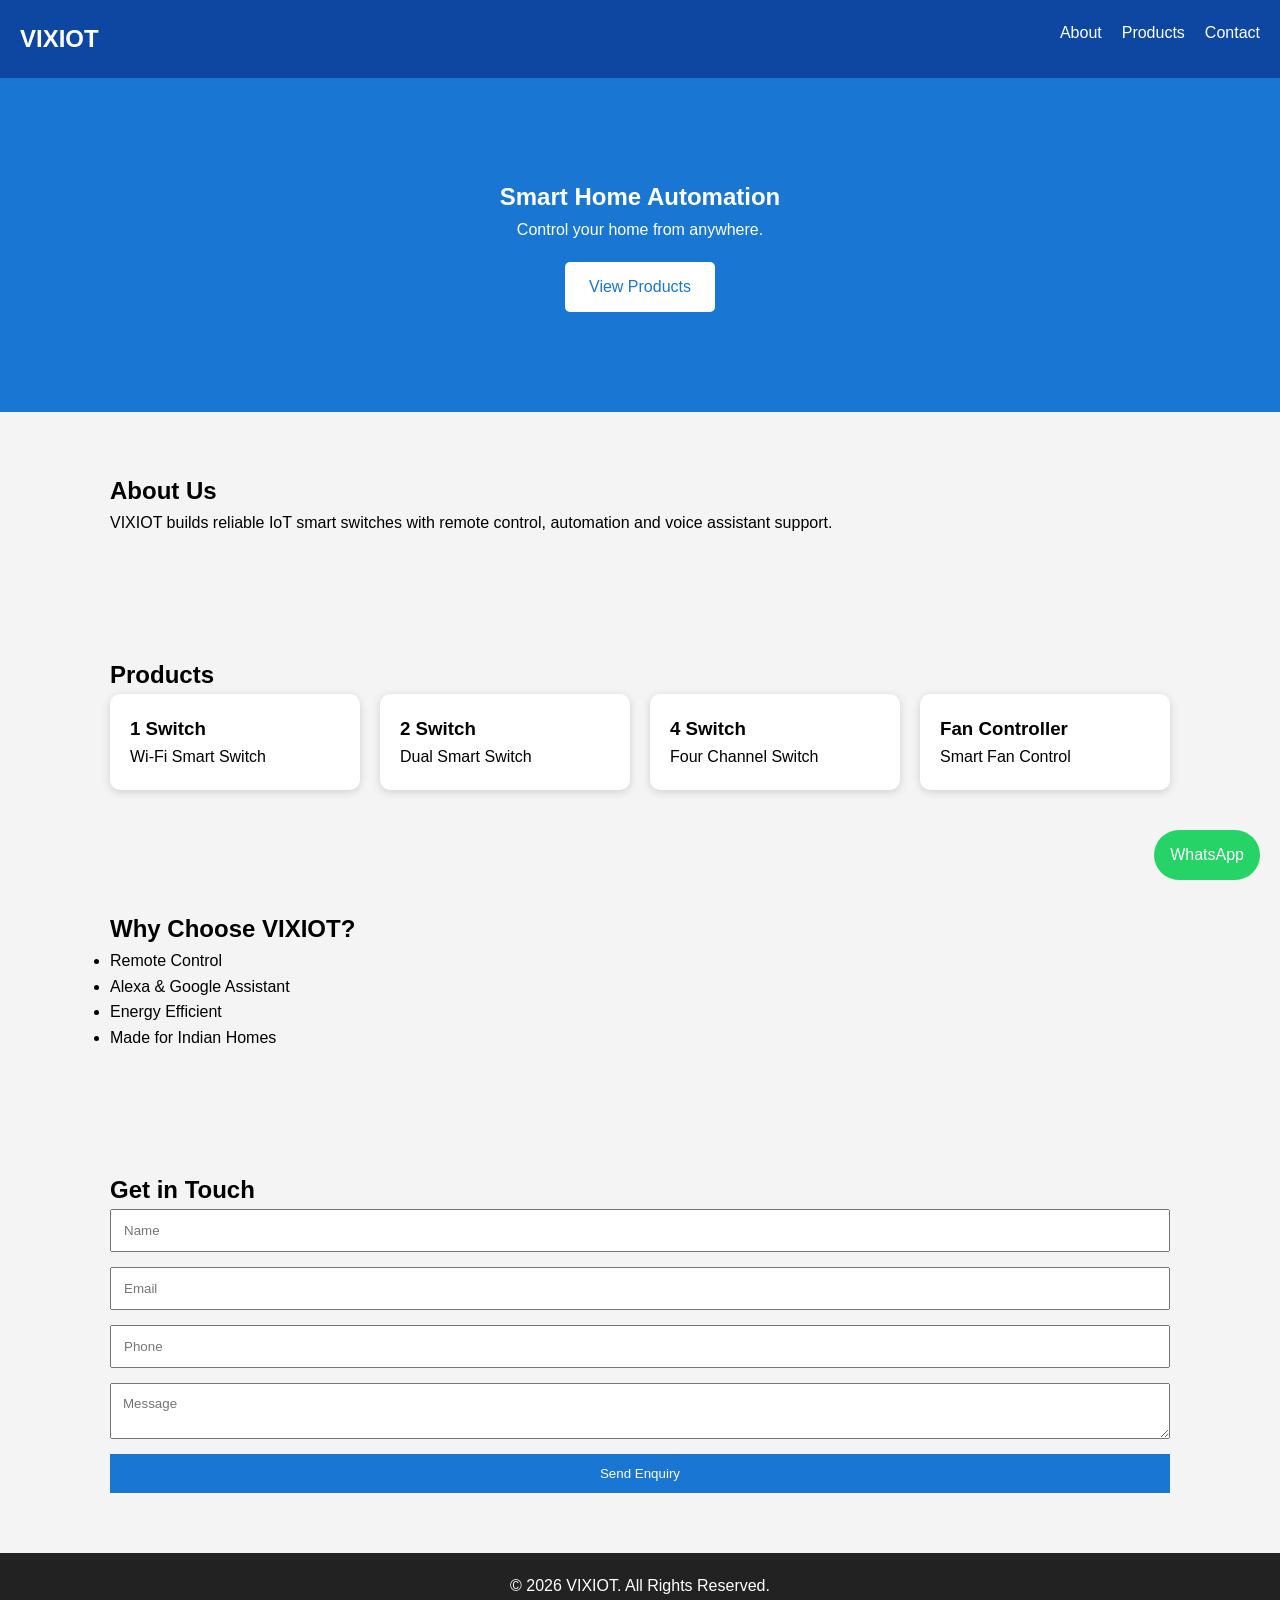
==== index.html @ 65dcf473 "Update index.html" ====
<!DOCTYPE html>
<html lang="en">
<head>
<meta charset="UTF-8">
<meta name="viewport" content="width=device-width, initial-scale=1.0">
<title>VIXIOT - Smart IoT Home Automation</title>
<link rel="stylesheet" href="style.css">
</head>
<body>
<header>
<nav>
<h2>VIXIOT</h2>
<ul>
<li><a href="#about">About</a></li>
<li><a href="#products">Products</a></li>
<li><a href="#contact">Contact</a></li>
</ul>
</nav>
<section class="hero">
<h1>Smart Home Automation</h1>
<p>Control your home from anywhere.</p>
<a href="#products" class="btn">View Products</a>
</section>
</header>

<section id="about" class="container">
<h2>About Us</h2>
<p>VIXIOT builds reliable IoT smart switches with remote control, automation and voice assistant support.</p>
</section>

<section id="products" class="container">
<h2>Products</h2>
<div class="grid">
<div class="card"><h3>1 Switch</h3><p>Wi-Fi Smart Switch</p></div>
<div class="card"><h3>2 Switch</h3><p>Dual Smart Switch</p></div>
<div class="card"><h3>4 Switch</h3><p>Four Channel Switch</p></div>
<div class="card"><h3>Fan Controller</h3><p>Smart Fan Control</p></div>
</div>
</section>

<section class="container">
<h2>Why Choose VIXIOT?</h2>
<ul>
<li>Remote Control</li>
<li>Alexa & Google Assistant</li>
<li>Energy Efficient</li>
<li>Made for Indian Homes</li>
</ul>
</section>

<section id="contact" class="container">
<h2>Get in Touch</h2>
<form action="https://formsubmit.co/vixiotadmin@gmail.com" method="POST">
<input type="text" name="name" placeholder="Name" required>
<input type="email" name="email" placeholder="Email" required>
<input type="tel" name="phone" placeholder="Phone">
<textarea name="message" placeholder="Message"></textarea>
<button type="submit">Send Enquiry</button>
</form>
</section>

<a class="whatsapp" href="https://wa.me/919999999999" target="_blank">WhatsApp</a>

<footer>
<p>© 2026 VIXIOT. All Rights Reserved.</p>
</footer>

<script src="script.js"></script>
</body>
</html>
---- style.css ----
*{margin:0;padding:0;box-sizing:border-box;font-family:Arial,sans-serif}
body{line-height:1.6;background:#f4f4f4}
nav{display:flex;justify-content:space-between;padding:20px;background:#0d47a1;color:#fff}
nav ul{display:flex;list-style:none;gap:20px}
nav a{color:#fff;text-decoration:none}
.hero{text-align:center;padding:100px 20px;background:#1976d2;color:#fff}
.btn{display:inline-block;margin-top:20px;padding:12px 24px;background:#fff;color:#1976d2;text-decoration:none;border-radius:5px}
.container{max-width:1100px;margin:auto;padding:60px 20px}
.grid{display:grid;grid-template-columns:repeat(auto-fit,minmax(220px,1fr));gap:20px}
.card{background:#fff;padding:20px;border-radius:10px;box-shadow:0 2px 8px rgba(0,0,0,.15)}
form{display:flex;flex-direction:column;gap:15px}
input,textarea{padding:12px}
button{padding:12px;background:#1976d2;color:#fff;border:none;cursor:pointer}
footer{text-align:center;padding:20px;background:#222;color:#fff}
.whatsapp{position:fixed;bottom:20px;right:20px;background:#25D366;color:#fff;padding:12px 16px;border-radius:30px;text-decoration:none}
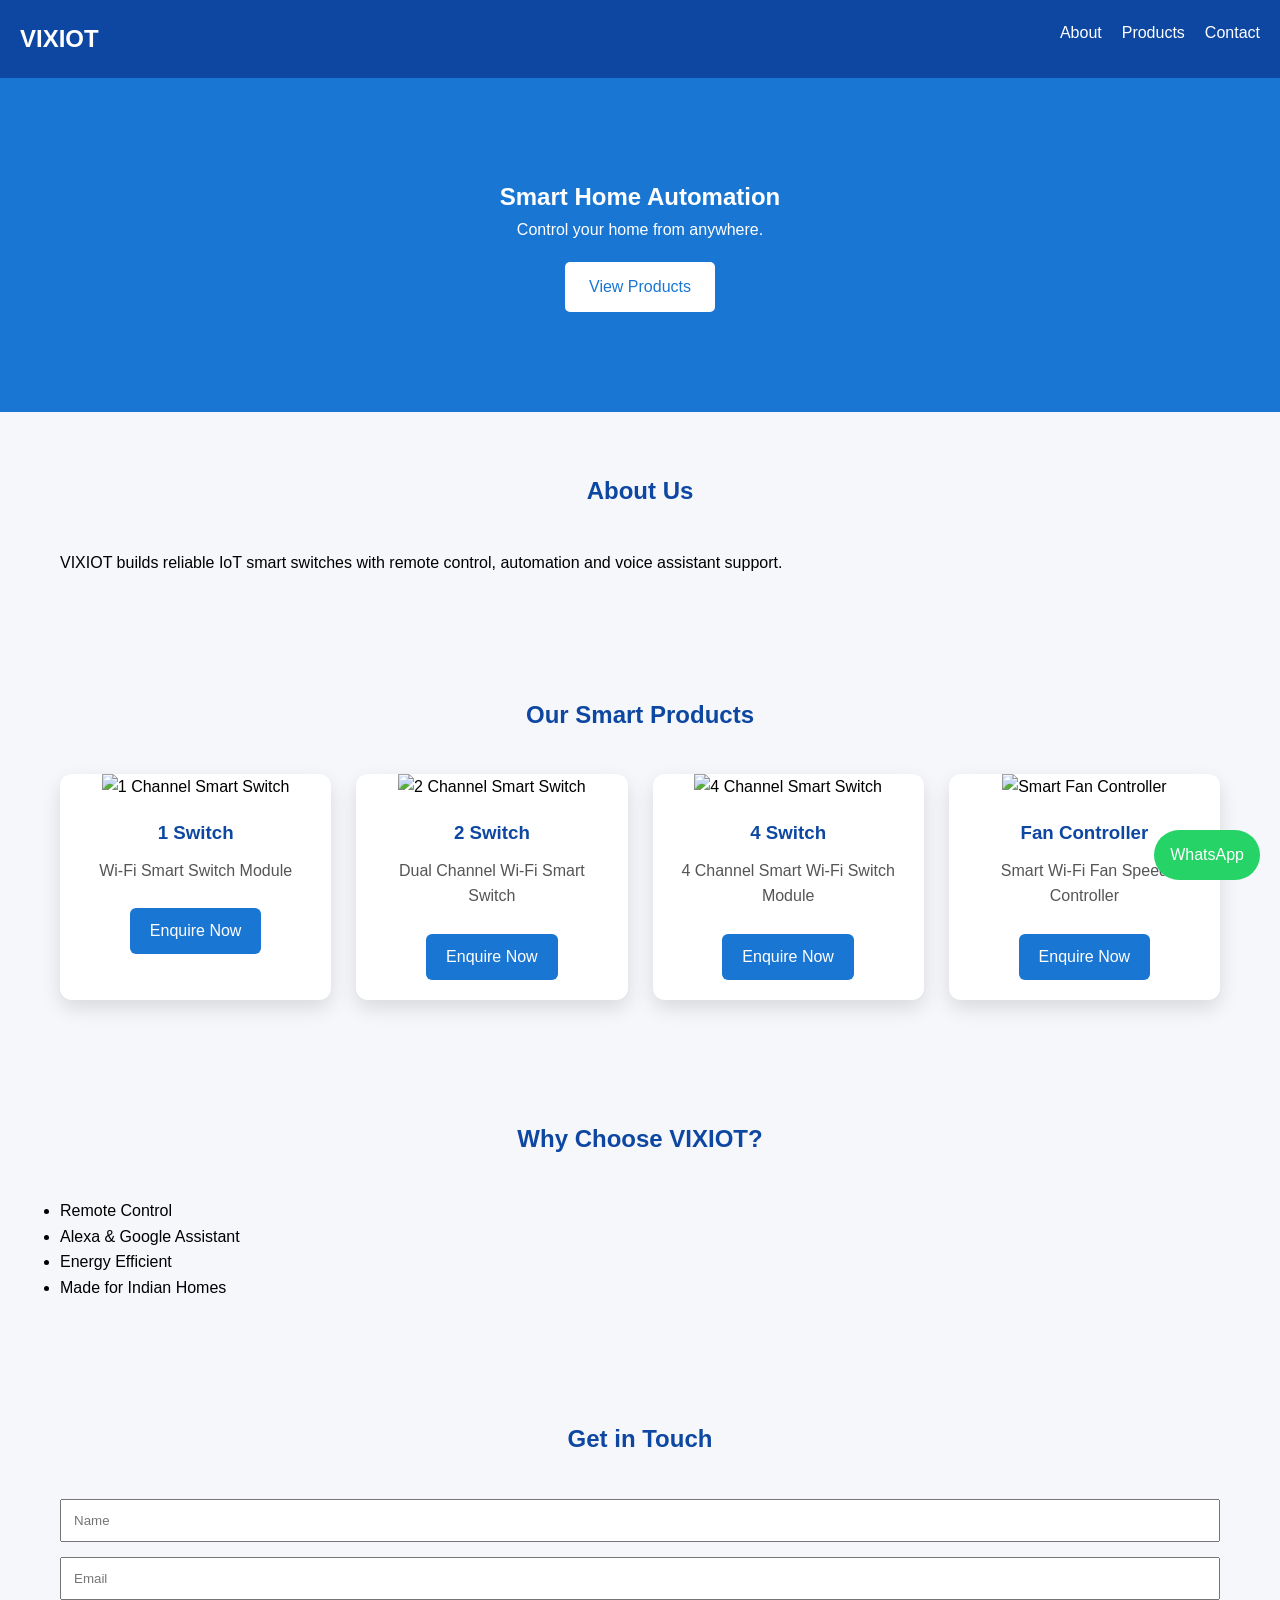
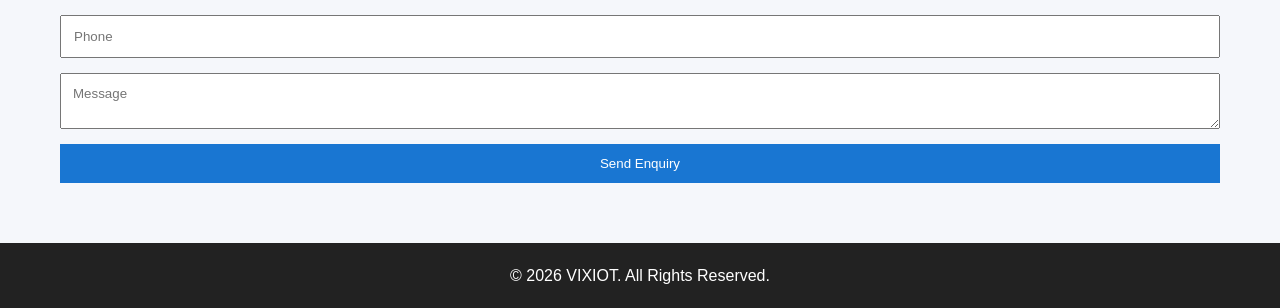
==== commit 8aaf22f6: "Update index.html" ====
--- a/index.html
+++ b/index.html
@@ -29,13 +29,39 @@
 </section>
 
 <section id="products" class="container">
-<h2>Products</h2>
-<div class="grid">
-<div class="card"><h3>1 Switch</h3><p>Wi-Fi Smart Switch</p></div>
-<div class="card"><h3>2 Switch</h3><p>Dual Smart Switch</p></div>
-<div class="card"><h3>4 Switch</h3><p>Four Channel Switch</p></div>
-<div class="card"><h3>Fan Controller</h3><p>Smart Fan Control</p></div>
-</div>
+    <h2>Our Smart Products</h2>
+
+    <div class="grid">
+
+        <div class="card">
+            <img src="images/1-switch.jpg" alt="1 Channel Smart Switch">
+            <h3>1 Switch</h3>
+            <p>Wi-Fi Smart Switch Module</p>
+            <a href="#contact" class="product-btn">Enquire Now</a>
+        </div>
+
+        <div class="card">
+            <img src="images/2-switch.jpg" alt="2 Channel Smart Switch">
+            <h3>2 Switch</h3>
+            <p>Dual Channel Wi-Fi Smart Switch</p>
+            <a href="#contact" class="product-btn">Enquire Now</a>
+        </div>
+
+        <div class="card">
+            <img src="images/4-switch.jpg" alt="4 Channel Smart Switch">
+            <h3>4 Switch</h3>
+            <p>4 Channel Smart Wi-Fi Switch Module</p>
+            <a href="#contact" class="product-btn">Enquire Now</a>
+        </div>
+
+        <div class="card">
+            <img src="images/fan-controller.jpg" alt="Smart Fan Controller">
+            <h3>Fan Controller</h3>
+            <p>Smart Wi-Fi Fan Speed Controller</p>
+            <a href="#contact" class="product-btn">Enquire Now</a>
+        </div>
+
+    </div>
 </section>
 
 <section class="container">
@@ -50,7 +76,7 @@
 
 <section id="contact" class="container">
 <h2>Get in Touch</h2>
-<form action="https://formsubmit.co/vixiotadmin@gmail.com" method="POST">
+<form action="https://formsubmit.co/info@vixiot.com" method="POST">
 <input type="text" name="name" placeholder="Name" required>
 <input type="email" name="email" placeholder="Email" required>
 <input type="tel" name="phone" placeholder="Phone">
--- a/style.css
+++ b/style.css
@@ -1,15 +1,145 @@
-*{margin:0;padding:0;box-sizing:border-box;font-family:Arial,sans-serif}
-body{line-height:1.6;background:#f4f4f4}
-nav{display:flex;justify-content:space-between;padding:20px;background:#0d47a1;color:#fff}
-nav ul{display:flex;list-style:none;gap:20px}
-nav a{color:#fff;text-decoration:none}
-.hero{text-align:center;padding:100px 20px;background:#1976d2;color:#fff}
-.btn{display:inline-block;margin-top:20px;padding:12px 24px;background:#fff;color:#1976d2;text-decoration:none;border-radius:5px}
-.container{max-width:1100px;margin:auto;padding:60px 20px}
-.grid{display:grid;grid-template-columns:repeat(auto-fit,minmax(220px,1fr));gap:20px}
-.card{background:#fff;padding:20px;border-radius:10px;box-shadow:0 2px 8px rgba(0,0,0,.15)}
-form{display:flex;flex-direction:column;gap:15px}
-input,textarea{padding:12px}
-button{padding:12px;background:#1976d2;color:#fff;border:none;cursor:pointer}
-footer{text-align:center;padding:20px;background:#222;color:#fff}
-.whatsapp{position:fixed;bottom:20px;right:20px;background:#25D366;color:#fff;padding:12px 16px;border-radius:30px;text-decoration:none}
+*{
+    margin:0;
+    padding:0;
+    box-sizing:border-box;
+    font-family:Arial,sans-serif;
+}
+
+body{
+    line-height:1.6;
+    background:#f5f7fb;
+}
+
+nav{
+    display:flex;
+    justify-content:space-between;
+    padding:20px;
+    background:#0d47a1;
+    color:#fff;
+}
+
+nav ul{
+    display:flex;
+    list-style:none;
+    gap:20px;
+}
+
+nav a{
+    color:#fff;
+    text-decoration:none;
+}
+
+.hero{
+    text-align:center;
+    padding:100px 20px;
+    background:#1976d2;
+    color:#fff;
+}
+
+.btn{
+    display:inline-block;
+    margin-top:20px;
+    padding:12px 24px;
+    background:#fff;
+    color:#1976d2;
+    text-decoration:none;
+    border-radius:5px;
+}
+
+.container{
+    max-width:1200px;
+    margin:auto;
+    padding:60px 20px;
+}
+
+.container h2{
+    text-align:center;
+    margin-bottom:40px;
+    color:#0d47a1;
+}
+
+.grid{
+    display:grid;
+    grid-template-columns:repeat(auto-fit,minmax(250px,1fr));
+    gap:25px;
+}
+
+.card{
+    background:#fff;
+    border-radius:12px;
+    overflow:hidden;
+    box-shadow:0 8px 20px rgba(0,0,0,.12);
+    transition:.3s;
+    text-align:center;
+}
+
+.card:hover{
+    transform:translateY(-8px);
+}
+
+.card img{
+    width:100%;
+    height:220px;
+    object-fit:cover;
+}
+
+.card h3{
+    margin-top:18px;
+    color:#0d47a1;
+}
+
+.card p{
+    padding:10px 18px;
+    color:#555;
+}
+
+.product-btn{
+    display:inline-block;
+    margin:15px 0 20px;
+    padding:10px 20px;
+    background:#1976d2;
+    color:#fff;
+    text-decoration:none;
+    border-radius:6px;
+}
+
+.product-btn:hover{
+    background:#0d47a1;
+}
+
+form{
+    display:flex;
+    flex-direction:column;
+    gap:15px;
+}
+
+input,
+textarea{
+    padding:12px;
+}
+
+button{
+    padding:12px;
+    background:#1976d2;
+    color:#fff;
+    border:none;
+    cursor:pointer;
+}
+
+footer{
+    text-align:center;
+    padding:20px;
+    background:#222;
+    color:#fff;
+}
+
+.whatsapp{
+    position:fixed;
+    bottom:20px;
+    right:20px;
+    background:#25D366;
+    color:#fff;
+    padding:12px 16px;
+    border-radius:30px;
+    text-decoration:none;
+}
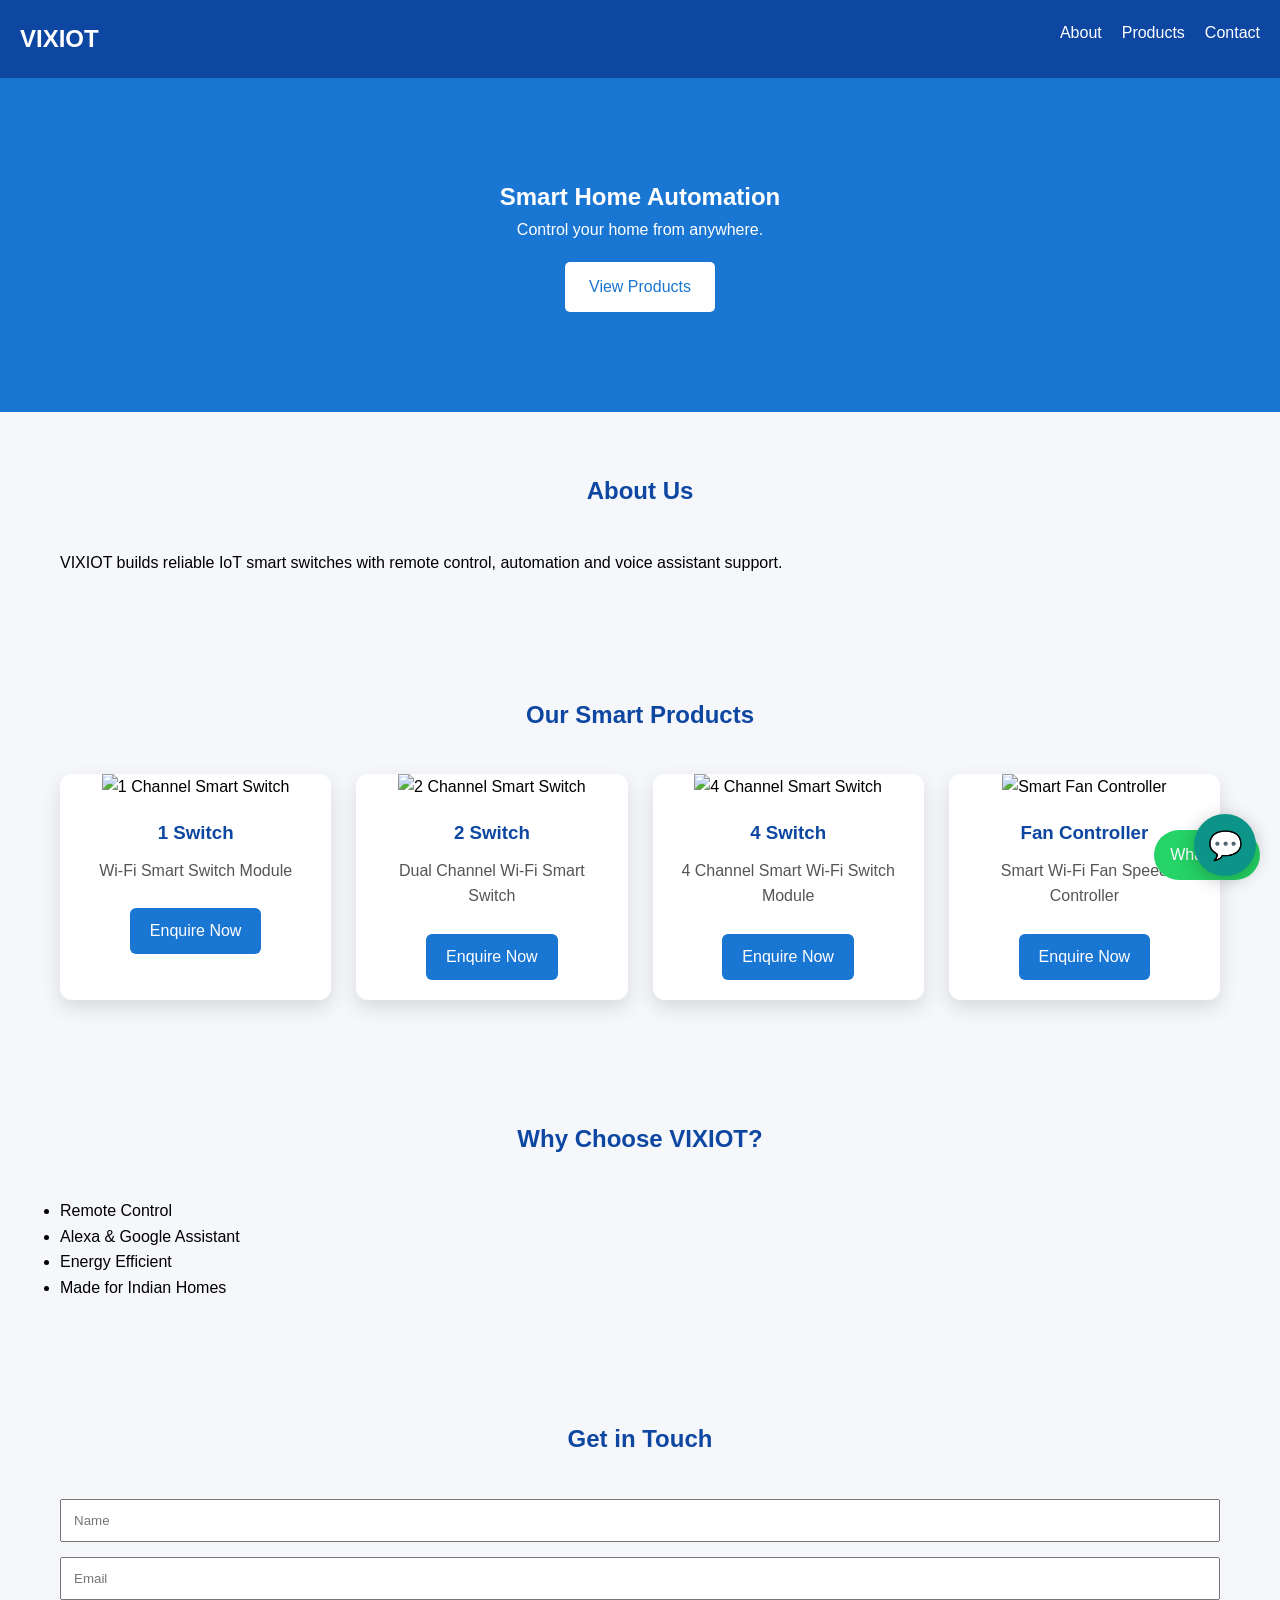
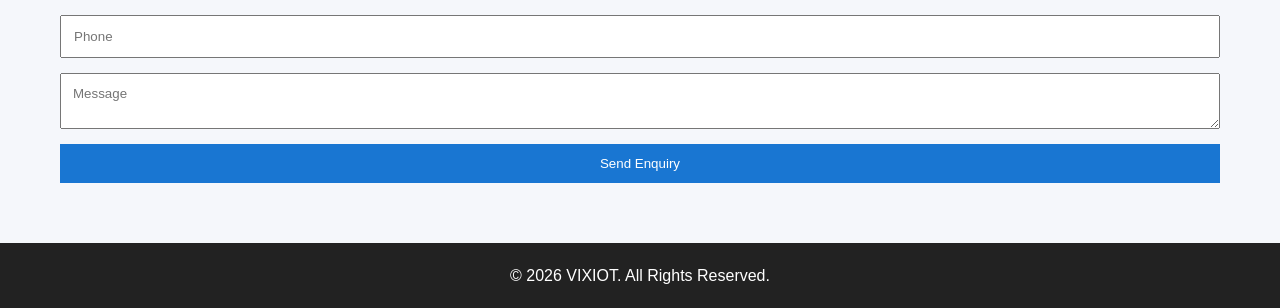
==== commit de0e7c0e: "Update index.html" ====
--- a/index.html
+++ b/index.html
@@ -5,6 +5,7 @@
 <meta name="viewport" content="width=device-width, initial-scale=1.0">
 <title>VIXIOT - Smart IoT Home Automation</title>
 <link rel="stylesheet" href="style.css">
+<link rel="stylesheet" href="chatbot.css">
 </head>
 <body>
 <header>
@@ -92,5 +93,97 @@
 </footer>
 
 <script src="script.js"></script>
+<!-- ==================================
+     VIXIOT AI CHATBOT
+================================== -->
+
+<div id="vixiot-chatbot">
+
+    <!-- Floating Button -->
+
+    <button
+        id="vixiot-chat-toggle"
+        aria-label="Open VIXIOT AI Assistant">
+
+        💬
+
+    </button>
+
+
+    <!-- Chat Window -->
+
+    <div id="vixiot-chat-window">
+
+        <!-- Header -->
+
+        <div id="vixiot-chat-header">
+
+            <div>
+
+                <strong>
+                    VIXIOT Smart Assistant
+                </strong>
+
+                <small>
+                    Smart Home Product Support
+                </small>
+
+            </div>
+
+            <button
+                id="vixiot-chat-close"
+                aria-label="Close chatbot">
+
+                ×
+
+            </button>
+
+        </div>
+
+
+        <!-- Chat Messages -->
+
+        <div id="vixiot-chat-messages">
+
+            <div class="vixiot-bot-message">
+
+                Hi! 👋 Welcome to VIXIOT.
+
+                I can help you explore smart switches,
+                automation and product features.
+
+                What would you like to know?
+
+            </div>
+
+        </div>
+
+
+        <!-- Input -->
+
+        <div id="vixiot-chat-input-area">
+
+            <input
+                id="vixiot-chat-input"
+                type="text"
+                maxlength="2000"
+                placeholder="Ask about smart switches..."
+                aria-label="Enter your question">
+
+            <button
+                id="vixiot-chat-send">
+
+                Send
+
+            </button>
+
+        </div>
+
+    </div>
+
+</div>
+
+
+<script src="chatbot.js"></script>
 </body>
 </html>
--- a/chatbot.css
+++ b/chatbot.css
@@ -0,0 +1,193 @@
+/* ==========================================
+   VIXIOT AI CHATBOT
+========================================== */
+
+#vixiot-chat-toggle {
+    position: fixed;
+    right: 24px;
+    bottom: 24px;
+
+    width: 62px;
+    height: 62px;
+
+    border: none;
+    border-radius: 50%;
+
+    background: #0d9488;
+    color: white;
+
+    font-size: 28px;
+    cursor: pointer;
+
+    box-shadow: 0 4px 18px rgba(0,0,0,0.25);
+
+    z-index: 999999;
+}
+
+#vixiot-chat-window {
+    position: fixed;
+
+    right: 24px;
+    bottom: 100px;
+
+    width: 360px;
+    max-width: calc(100vw - 30px);
+
+    height: 500px;
+    max-height: calc(100vh - 120px);
+
+    display: none;
+    flex-direction: column;
+
+    background: white;
+
+    border-radius: 18px;
+    overflow: hidden;
+
+    box-shadow: 0 8px 35px rgba(0,0,0,0.2);
+
+    font-family: Arial, sans-serif;
+
+    z-index: 999999;
+}
+
+#vixiot-chat-header {
+    background: #0d9488;
+    color: white;
+
+    padding: 18px;
+
+    display: flex;
+    align-items: center;
+    justify-content: space-between;
+}
+
+#vixiot-chat-header small {
+    display: block;
+    margin-top: 5px;
+    opacity: 0.85;
+}
+
+#vixiot-chat-close {
+    background: transparent;
+    color: white;
+
+    border: none;
+
+    font-size: 25px;
+    cursor: pointer;
+}
+
+#vixiot-chat-messages {
+    flex: 1;
+
+    overflow-y: auto;
+
+    padding: 15px;
+
+    display: flex;
+    flex-direction: column;
+
+    gap: 12px;
+
+    background: #f8fafc;
+}
+
+.vixiot-bot-message {
+    align-self: flex-start;
+
+    max-width: 85%;
+
+    background: white;
+
+    padding: 12px;
+
+    border-radius: 12px;
+
+    border: 1px solid #e5e7eb;
+
+    color: #222;
+
+    font-size: 14px;
+    line-height: 1.5;
+
+    white-space: pre-wrap;
+    overflow-wrap: anywhere;
+}
+
+.vixiot-user-message {
+    align-self: flex-end;
+
+    max-width: 85%;
+
+    background: #0d9488;
+    color: white;
+
+    padding: 12px;
+
+    border-radius: 12px;
+
+    font-size: 14px;
+    line-height: 1.5;
+
+    white-space: pre-wrap;
+    overflow-wrap: anywhere;
+}
+
+#vixiot-chat-input-area {
+    display: flex;
+
+    padding: 12px;
+
+    gap: 8px;
+
+    border-top: 1px solid #e5e7eb;
+}
+
+#vixiot-chat-input {
+    flex: 1;
+    min-width: 0;
+
+    padding: 12px;
+
+    border: 1px solid #d1d5db;
+
+    border-radius: 10px;
+
+    outline: none;
+
+    font-size: 14px;
+}
+
+#vixiot-chat-send {
+    background: #0d9488;
+    color: white;
+
+    border: none;
+
+    padding: 12px 15px;
+
+    border-radius: 10px;
+
+    cursor: pointer;
+}
+
+#vixiot-chat-send:disabled {
+    opacity: 0.6;
+    cursor: not-allowed;
+}
+
+@media (max-width: 480px) {
+
+    #vixiot-chat-window {
+        right: 15px;
+        bottom: 90px;
+
+        width: calc(100vw - 30px);
+    }
+
+    #vixiot-chat-toggle {
+        right: 20px;
+        bottom: 20px;
+    }
+}
